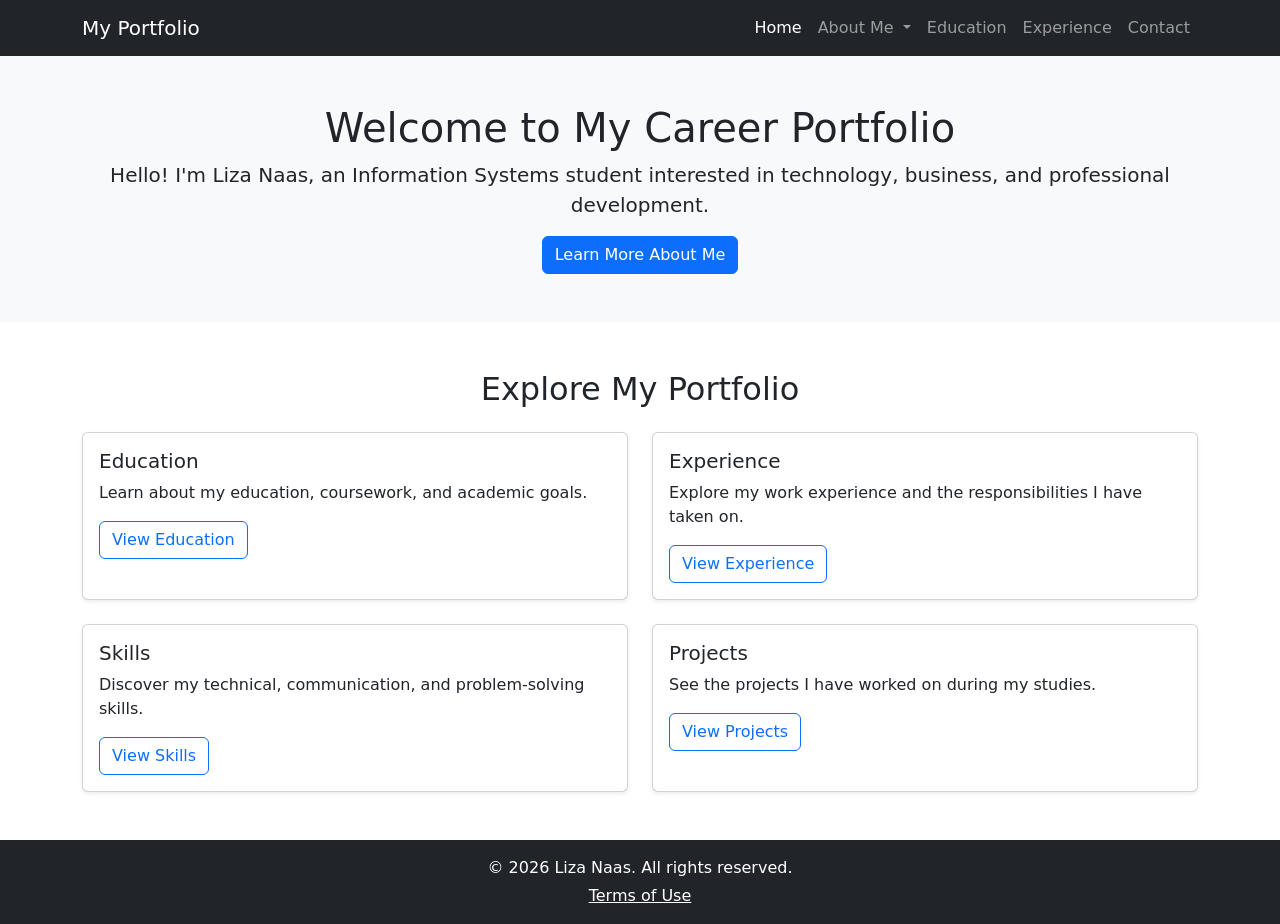
==== index.html @ cccb3df9 "Add initial index.html for career portfolio This file contains the complete HTML structure for the h" ====
<!DOCTYPE html>
<html lang="en">
<head>
    <meta charset="UTF-8">
    <meta name="viewport" content="width=device-width, initial-scale=1.0">
    <title>Home | My Career Portfolio</title>

    <!-- DEVELOPER: Liza Naas, IS117-003, Fall 2026 -->

    <link href="https://cdn.jsdelivr.net/npm/bootstrap@5.3.3/dist/css/bootstrap.min.css" rel="stylesheet">
    <link rel="stylesheet" href="styles/main.css">
</head>
<body class="d-flex flex-column min-vh-100">

    <!-- Navigation -->
    <nav class="navbar navbar-expand-lg navbar-dark bg-dark">
        <div class="container">
            <a class="navbar-brand" href="index.html">My Portfolio</a>
            <button class="navbar-toggler" type="button"
                    data-bs-toggle="collapse" data-bs-target="#navbarMenu"
                    aria-controls="navbarMenu" aria-expanded="false"
                    aria-label="Toggle navigation">
                <span class="navbar-toggler-icon"></span>
            </button>

            <div class="collapse navbar-collapse" id="navbarMenu">
                <ul class="navbar-nav ms-auto">
                    <li class="nav-item">
                        <a class="nav-link active" href="index.html">Home</a>
                    </li>
                    <li class="nav-item dropdown">
                        <a class="nav-link dropdown-toggle" href="#"
                           role="button" data-bs-toggle="dropdown">
                            About Me
                        </a>
                        <ul class="dropdown-menu">
                            <li><a class="dropdown-item" href="about.html">About Me</a></li>
                            <li><a class="dropdown-item" href="skills.html">Skills</a></li>
                            <li><a class="dropdown-item" href="projects.html">Projects</a></li>
                        </ul>
                    </li>
                    <li class="nav-item">
                        <a class="nav-link" href="education.html">Education</a>
                    </li>
                    <li class="nav-item">
                        <a class="nav-link" href="experience.html">Experience</a>
                    </li>
                    <li class="nav-item">
                        <a class="nav-link" href="contact.html">Contact</a>
                    </li>
                </ul>
            </div>
        </div>
    </nav>

    <!-- Homepage introduction -->
    <header class="bg-light py-5 text-center">
        <div class="container">
            <h1>Welcome to My Career Portfolio</h1>
            <p class="lead">Hello! I'm Liza Naas, an Information Systems student interested in technology, business, and professional development.</p>
            <a href="about.html" class="btn btn-primary">Learn More About Me</a>
        </div>
    </header>

    <!-- Bootstrap cards -->
    <main class="container my-5 flex-grow-1">
        <h2 class="text-center mb-4">Explore My Portfolio</h2>

        <div class="row g-4">
            <div class="col-md-6">
                <div class="card h-100 shadow-sm">
                    <div class="card-body">
                        <h3 class="card-title h5">Education</h3>
                        <p class="card-text">Learn about my education, coursework, and academic goals.</p>
                        <a href="education.html" class="btn btn-outline-primary">View Education</a>
                    </div>
                </div>
            </div>

            <div class="col-md-6">
                <div class="card h-100 shadow-sm">
                    <div class="card-body">
                        <h3 class="card-title h5">Experience</h3>
                        <p class="card-text">Explore my work experience and the responsibilities I have taken on.</p>
                        <a href="experience.html" class="btn btn-outline-primary">View Experience</a>
                    </div>
                </div>
            </div>

            <div class="col-md-6">
                <div class="card h-100 shadow-sm">
                    <div class="card-body">
                        <h3 class="card-title h5">Skills</h3>
                        <p class="card-text">Discover my technical, communication, and problem-solving skills.</p>
                        <a href="skills.html" class="btn btn-outline-primary">View Skills</a>
                    </div>
                </div>
            </div>

            <div class="col-md-6">
                <div class="card h-100 shadow-sm">
                    <div class="card-body">
                        <h3 class="card-title h5">Projects</h3>
                        <p class="card-text">See the projects I have worked on during my studies.</p>
                        <a href="projects.html" class="btn btn-outline-primary">View Projects</a>
                    </div>
                </div>
            </div>
        </div>
    </main>

    <!-- Sticky footer -->
    <footer class="bg-dark text-white text-center py-3 mt-auto">
        <div class="container">
            <p class="mb-1">&copy; 2026 Liza Naas. All rights reserved.</p>
            <a href="terms.html" class="text-white">Terms of Use</a>
        </div>
    </footer>

    <script src="https://cdn.jsdelivr.net/npm/bootstrap@5.3.3/dist/js/bootstrap.bundle.min.js"></script>
</body>
</html>
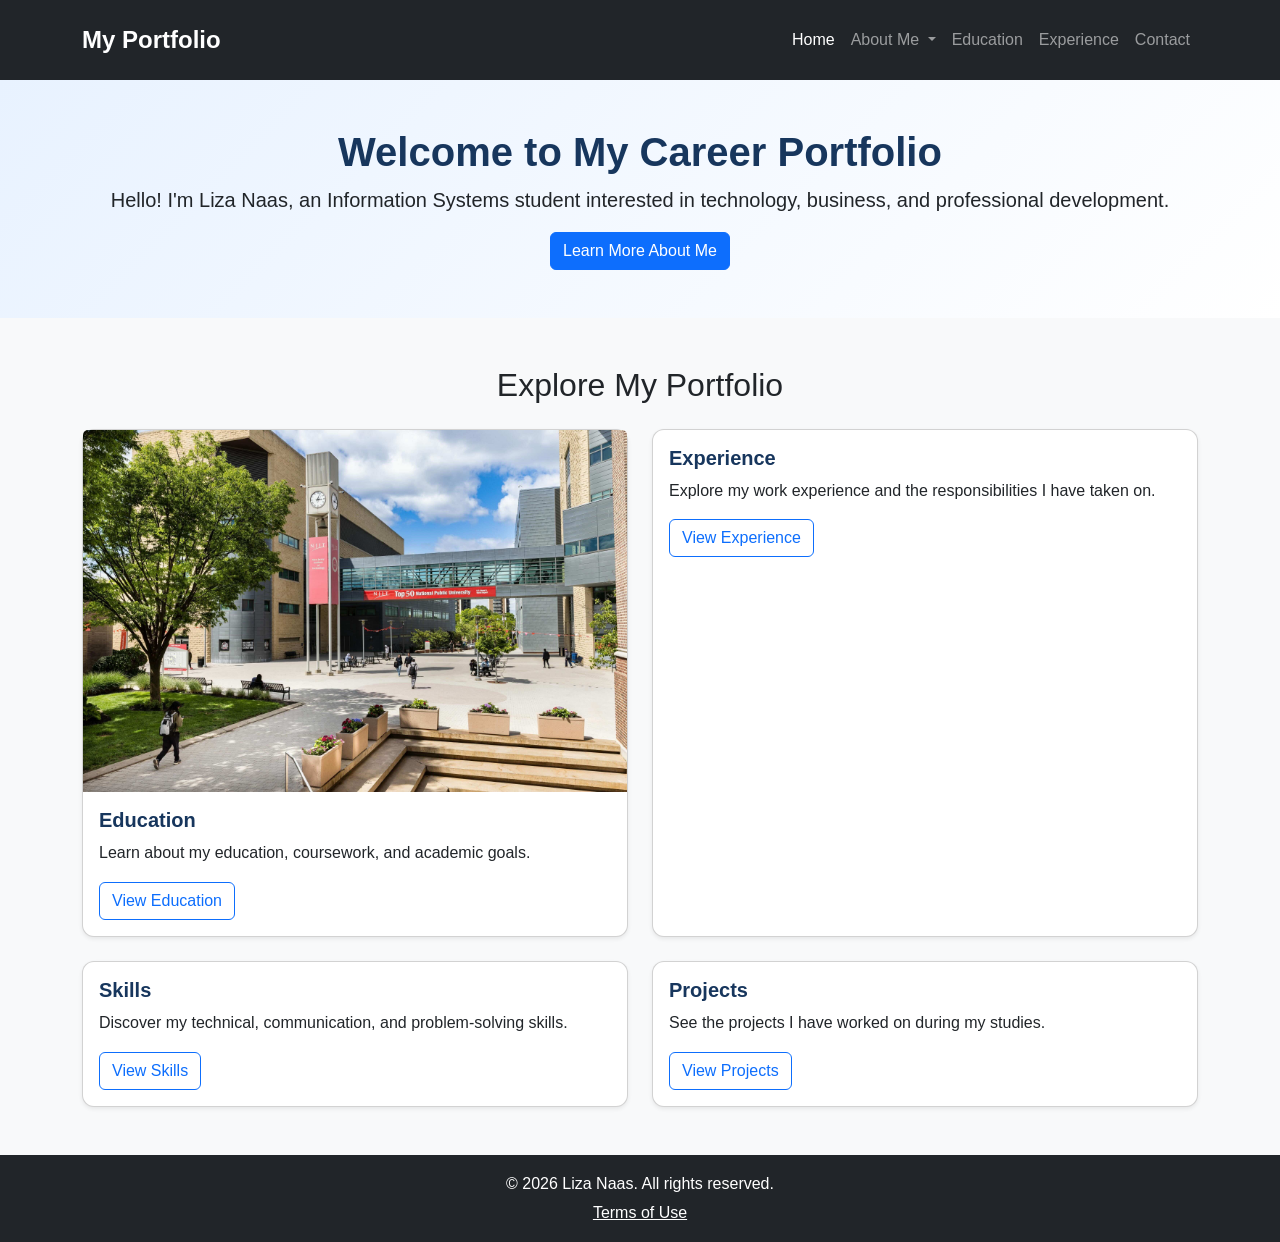
==== commit e25ee94a: "Enhance Education card with image Added an image to the Education card section." ====
--- a/index.html
+++ b/index.html
@@ -69,9 +69,13 @@
 
         <div class="row g-4">
             <div class="col-md-6">
+                
                 <div class="card h-100 shadow-sm">
-                    <div class="card-body">
-                        <h3 class="card-title h5">Education</h3>
+    <img src="education.jpg"
+         class="card-img-top"
+         alt="NJIT campus">
+    <div class="card-body">
+        <h3 class="card-title h5">Education</h3>
                         <p class="card-text">Learn about my education, coursework, and academic goals.</p>
                         <a href="education.html" class="btn btn-outline-primary">View Education</a>
                     </div>
--- a/styles/main.css
+++ b/styles/main.css
@@ -0,0 +1,89 @@
+
+/* DEVELOPER: Liza Naas, IS117-003, Fall 2026 */
+
+/* General website styling */
+body {
+    font-family: Arial, Helvetica, sans-serif;
+    background-color: #f8f9fa;
+    color: #212529;
+    line-height: 1.6;
+}
+
+/* Navigation */
+.navbar {
+    padding: 1rem 0;
+}
+
+.navbar-brand {
+    font-size: 1.5rem;
+    font-weight: bold;
+}
+
+.nav-link:hover {
+    color: #a9d6ff !important;
+}
+
+/* Homepage introduction */
+header {
+    background: linear-gradient(135deg, #e8f2ff, #ffffff);
+    padding: 4rem 1rem;
+}
+
+header h1 {
+    font-weight: bold;
+    color: #17365d;
+}
+
+/* Bootstrap cards */
+.card {
+    border-radius: 12px;
+    transition: transform 0.2s ease;
+}
+
+.card:hover {
+    transform: translateY(-4px);
+}
+
+.card-title {
+    color: #17365d;
+    font-weight: bold;
+}
+
+/* Interior pages */
+.page-content {
+    background-color: white;
+    padding: 2rem;
+    border-radius: 12px;
+    margin-top: 2rem;
+    margin-bottom: 2rem;
+}
+
+/* Responsive images */
+img {
+    max-width: 100%;
+    height: auto;
+}
+
+/* Footer */
+footer {
+    width: 100%;
+}
+
+footer a:hover {
+    text-decoration: underline;
+}
+
+/* Mobile screens */
+@media screen and (max-width: 767px) {
+    header {
+        padding: 2rem 1rem;
+    }
+
+    header h1 {
+        font-size: 1.8rem;
+    }
+
+    .page-content {
+        padding: 1rem;
+    }
+}
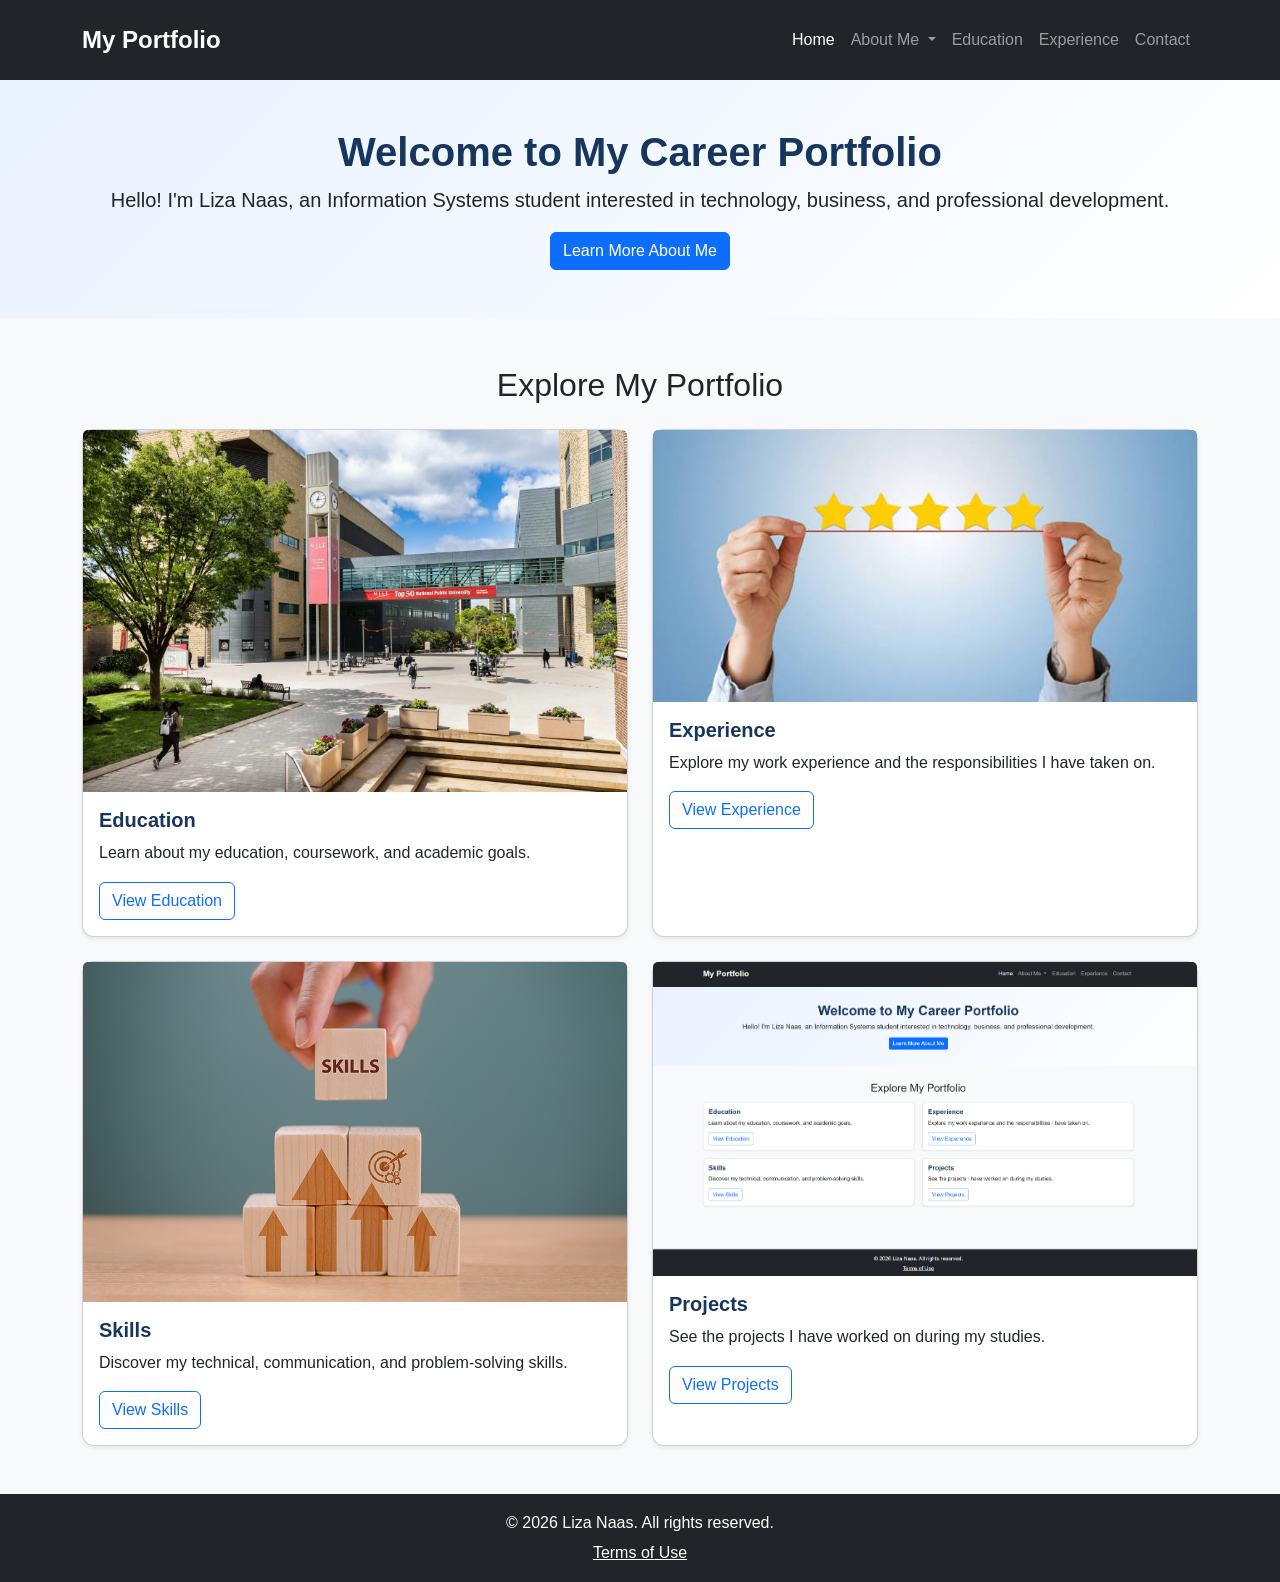
==== commit 3d9b28f3: "Add images to experience, skills, and projects sections" ====
--- a/index.html
+++ b/index.html
@@ -84,8 +84,11 @@
 
             <div class="col-md-6">
                 <div class="card h-100 shadow-sm">
-                    <div class="card-body">
-                        <h3 class="card-title h5">Experience</h3>
+    <img src="experience.jpg"
+         class="card-img-top"
+         alt="Five-star rating representing professional experience">
+    <div class="card-body">
+        <h3 class="card-title h5">Experience</h3>
                         <p class="card-text">Explore my work experience and the responsibilities I have taken on.</p>
                         <a href="experience.html" class="btn btn-outline-primary">View Experience</a>
                     </div>
@@ -94,8 +97,11 @@
 
             <div class="col-md-6">
                 <div class="card h-100 shadow-sm">
-                    <div class="card-body">
-                        <h3 class="card-title h5">Skills</h3>
+    <img src="skills.jpg"
+         class="card-img-top"
+         alt="Wooden blocks representing skills and growth">
+    <div class="card-body">
+        <h3 class="card-title h5">Skills</h3>
                         <p class="card-text">Discover my technical, communication, and problem-solving skills.</p>
                         <a href="skills.html" class="btn btn-outline-primary">View Skills</a>
                     </div>
@@ -104,8 +110,11 @@
 
             <div class="col-md-6">
                 <div class="card h-100 shadow-sm">
-                    <div class="card-body">
-                        <h3 class="card-title h5">Projects</h3>
+    <img src="projects.jpg.png"
+         class="card-img-top"
+         alt="Screenshot of my career portfolio website">
+    <div class="card-body">
+        <h3 class="card-title h5">Projects</h3>
                         <p class="card-text">See the projects I have worked on during my studies.</p>
                         <a href="projects.html" class="btn btn-outline-primary">View Projects</a>
                     </div>
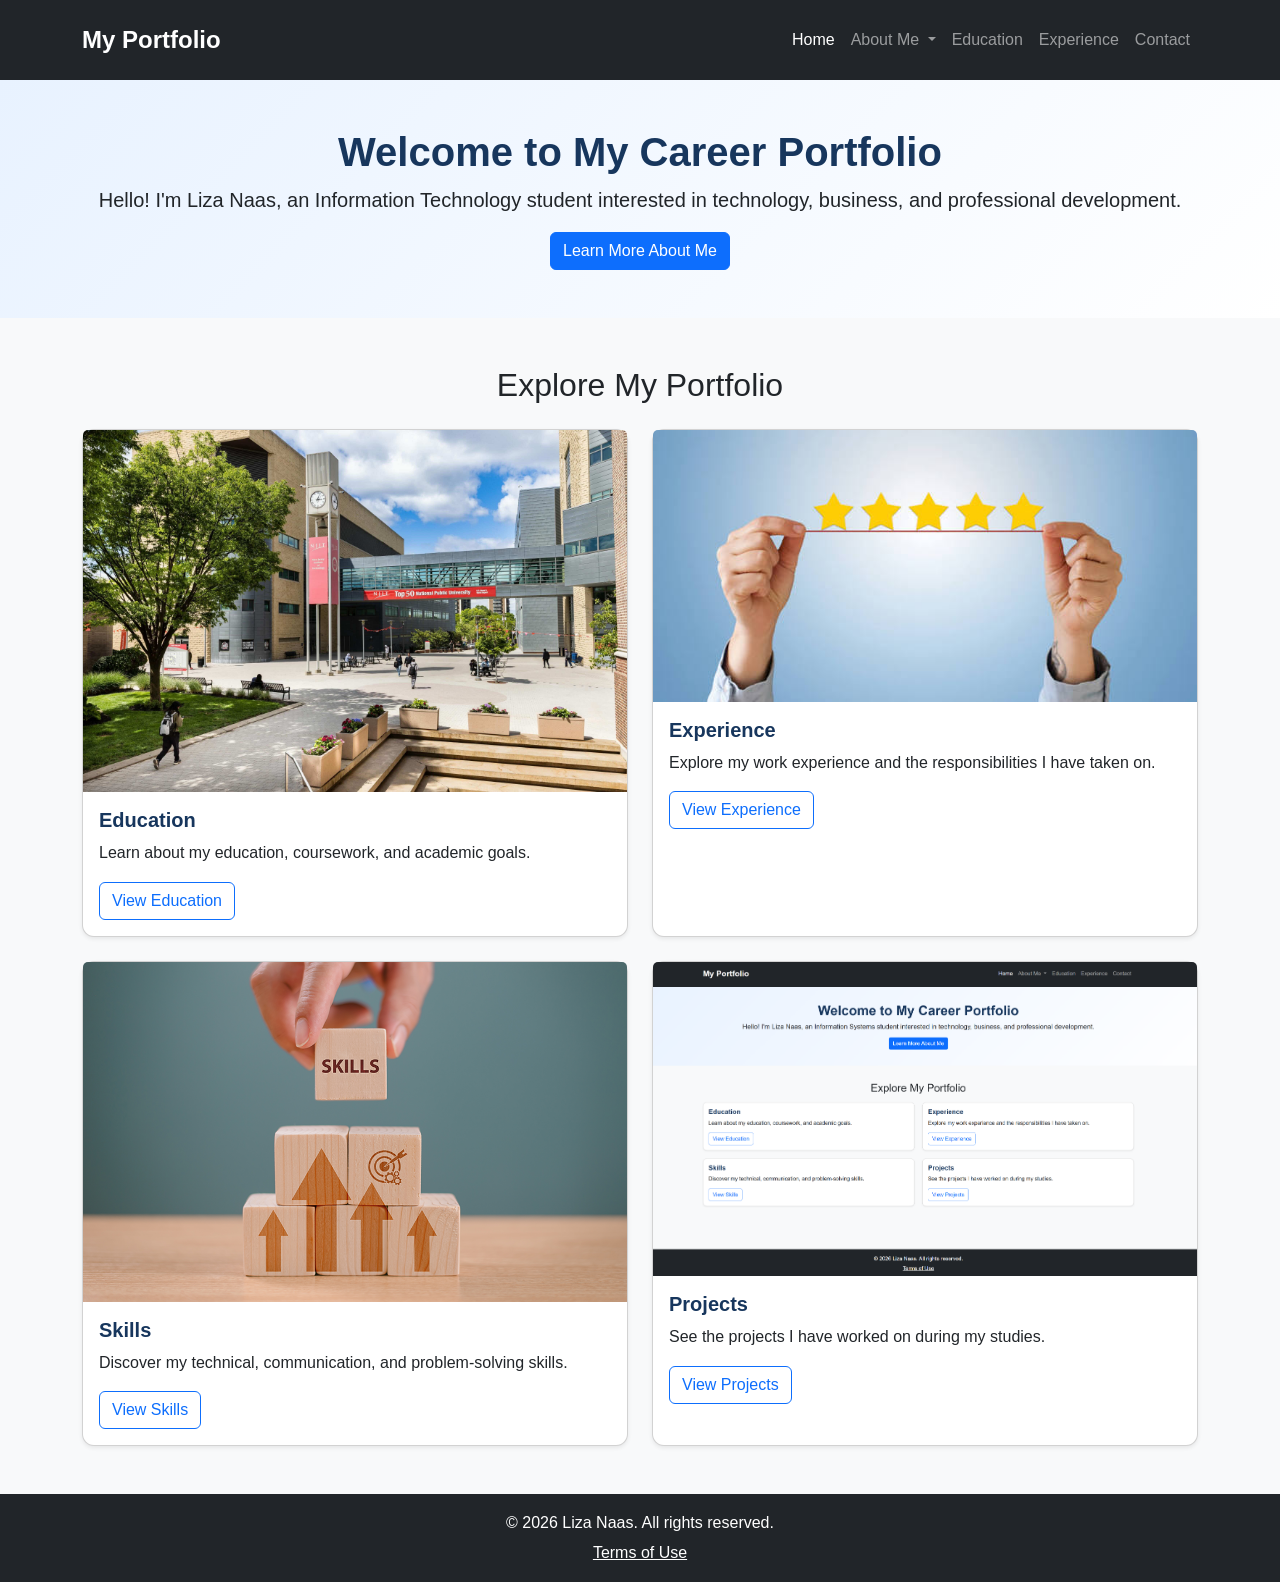
==== commit 3c69cb5a: "Update student major from Information Systems to IT" ====
--- a/index.html
+++ b/index.html
@@ -58,7 +58,7 @@
     <header class="bg-light py-5 text-center">
         <div class="container">
             <h1>Welcome to My Career Portfolio</h1>
-            <p class="lead">Hello! I'm Liza Naas, an Information Systems student interested in technology, business, and professional development.</p>
+            <p class="lead">Hello! I'm Liza Naas, an Information Technology student interested in technology, business, and professional development.</p>
             <a href="about.html" class="btn btn-primary">Learn More About Me</a>
         </div>
     </header>
@@ -71,7 +71,7 @@
             <div class="col-md-6">
                 
                 <div class="card h-100 shadow-sm">
-    <img src="education.jpg"
+    <img src="images/education.jpg"
          class="card-img-top"
          alt="NJIT campus">
     <div class="card-body">
@@ -84,7 +84,7 @@
 
             <div class="col-md-6">
                 <div class="card h-100 shadow-sm">
-    <img src="experience.jpg"
+    <img src="images/experience.jpg"
          class="card-img-top"
          alt="Five-star rating representing professional experience">
     <div class="card-body">
@@ -97,7 +97,7 @@
 
             <div class="col-md-6">
                 <div class="card h-100 shadow-sm">
-    <img src="skills.jpg"
+    <img src="images/skills.jpg"
          class="card-img-top"
          alt="Wooden blocks representing skills and growth">
     <div class="card-body">
@@ -110,7 +110,7 @@
 
             <div class="col-md-6">
                 <div class="card h-100 shadow-sm">
-    <img src="projects.jpg.png"
+    <img src="images/projects.jpg"
          class="card-img-top"
          alt="Screenshot of my career portfolio website">
     <div class="card-body">
--- a/styles/main.css
+++ b/styles/main.css
@@ -86,4 +86,8 @@
     .page-content {
         padding: 1rem;
     }
+
+.card-img-top {
+    height: 350px;
+    object-fit: cover;
 }
